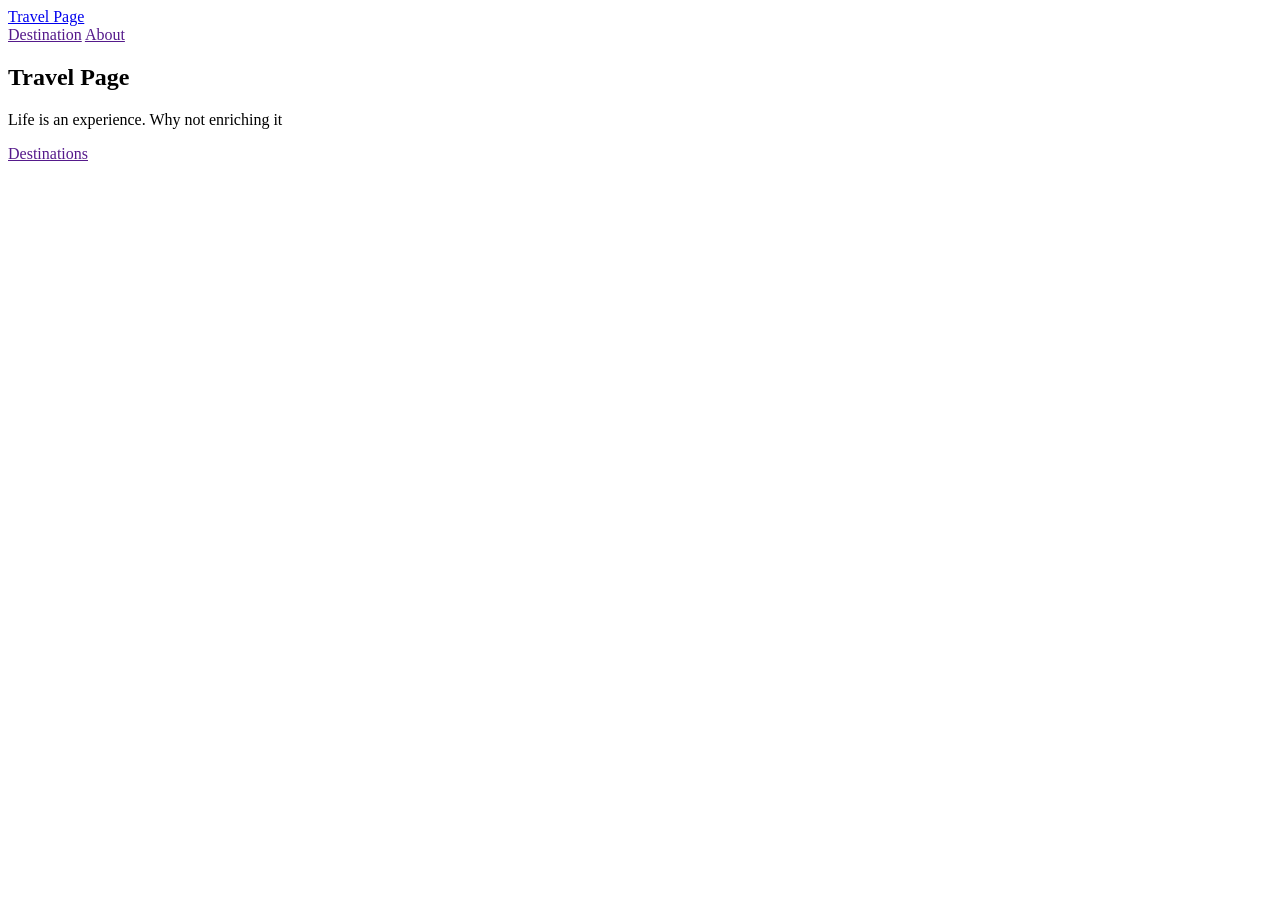
==== index.html @ 02eedfd5 "initialization of main-page" ====
<!DOCTYPE html>
<html lang="en">
  <head>
    <meta charset="UTF-8" />
    <meta name="viewport" content="width=device-width, initial-scale=1.0" />
    <link rel="stylesheet" href="/styles/shared.css" />
    <title>Travel Page</title>
  </head>
  <body>
    <header>
      <a href="/index.html" class="main-title">Travel Page</a>
      <nav class="more-nav-options">
        <a href="">Destination</a>
        <a href="">About</a>
      </nav>
    </header>
    <main>
        <section id="main-content">
            <div>
                <h1>Travel Page</h1>
                <p>Life is an experience. Why not enriching it </p>
                <a href="" class="main-button">Destinations</a>
            </div>
        </section>
        <section id="some-destinations">

        </section>
        <footer class="">

        </footer>
    </main>
  </body>
</html>
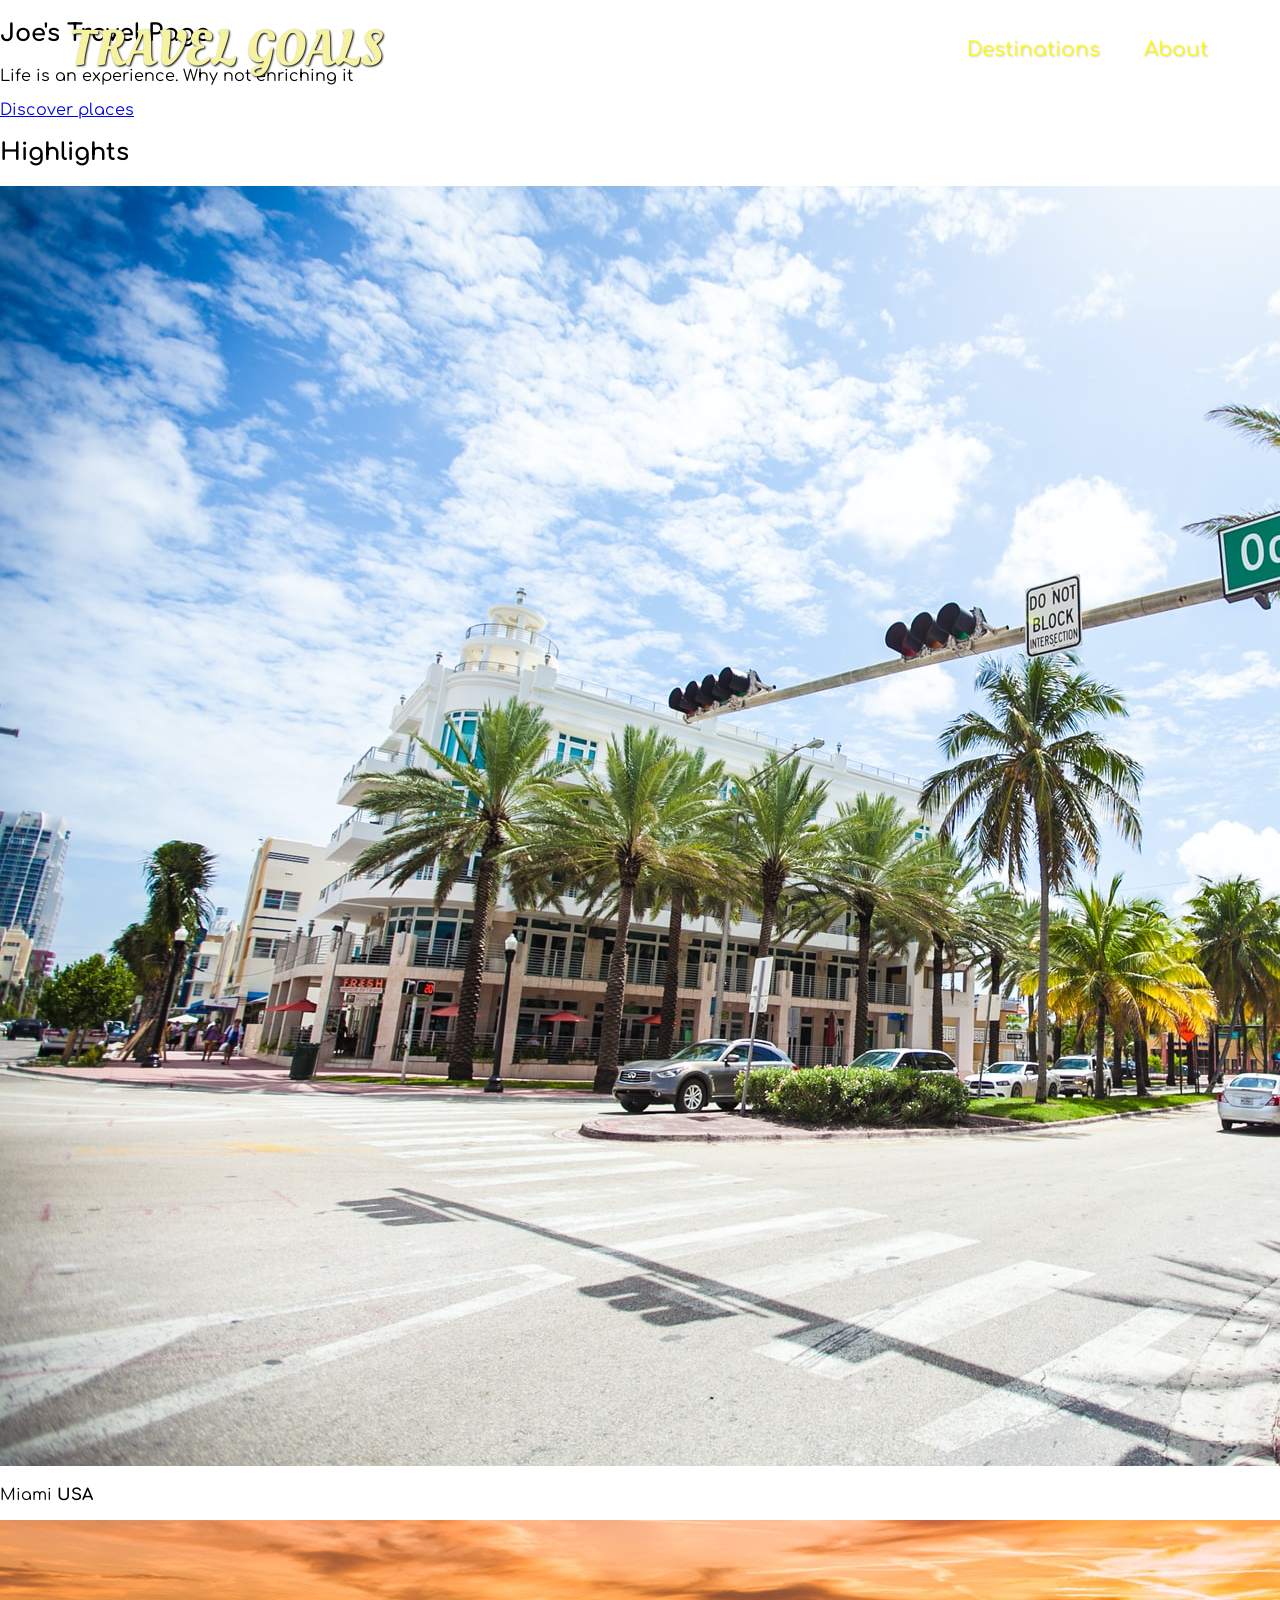
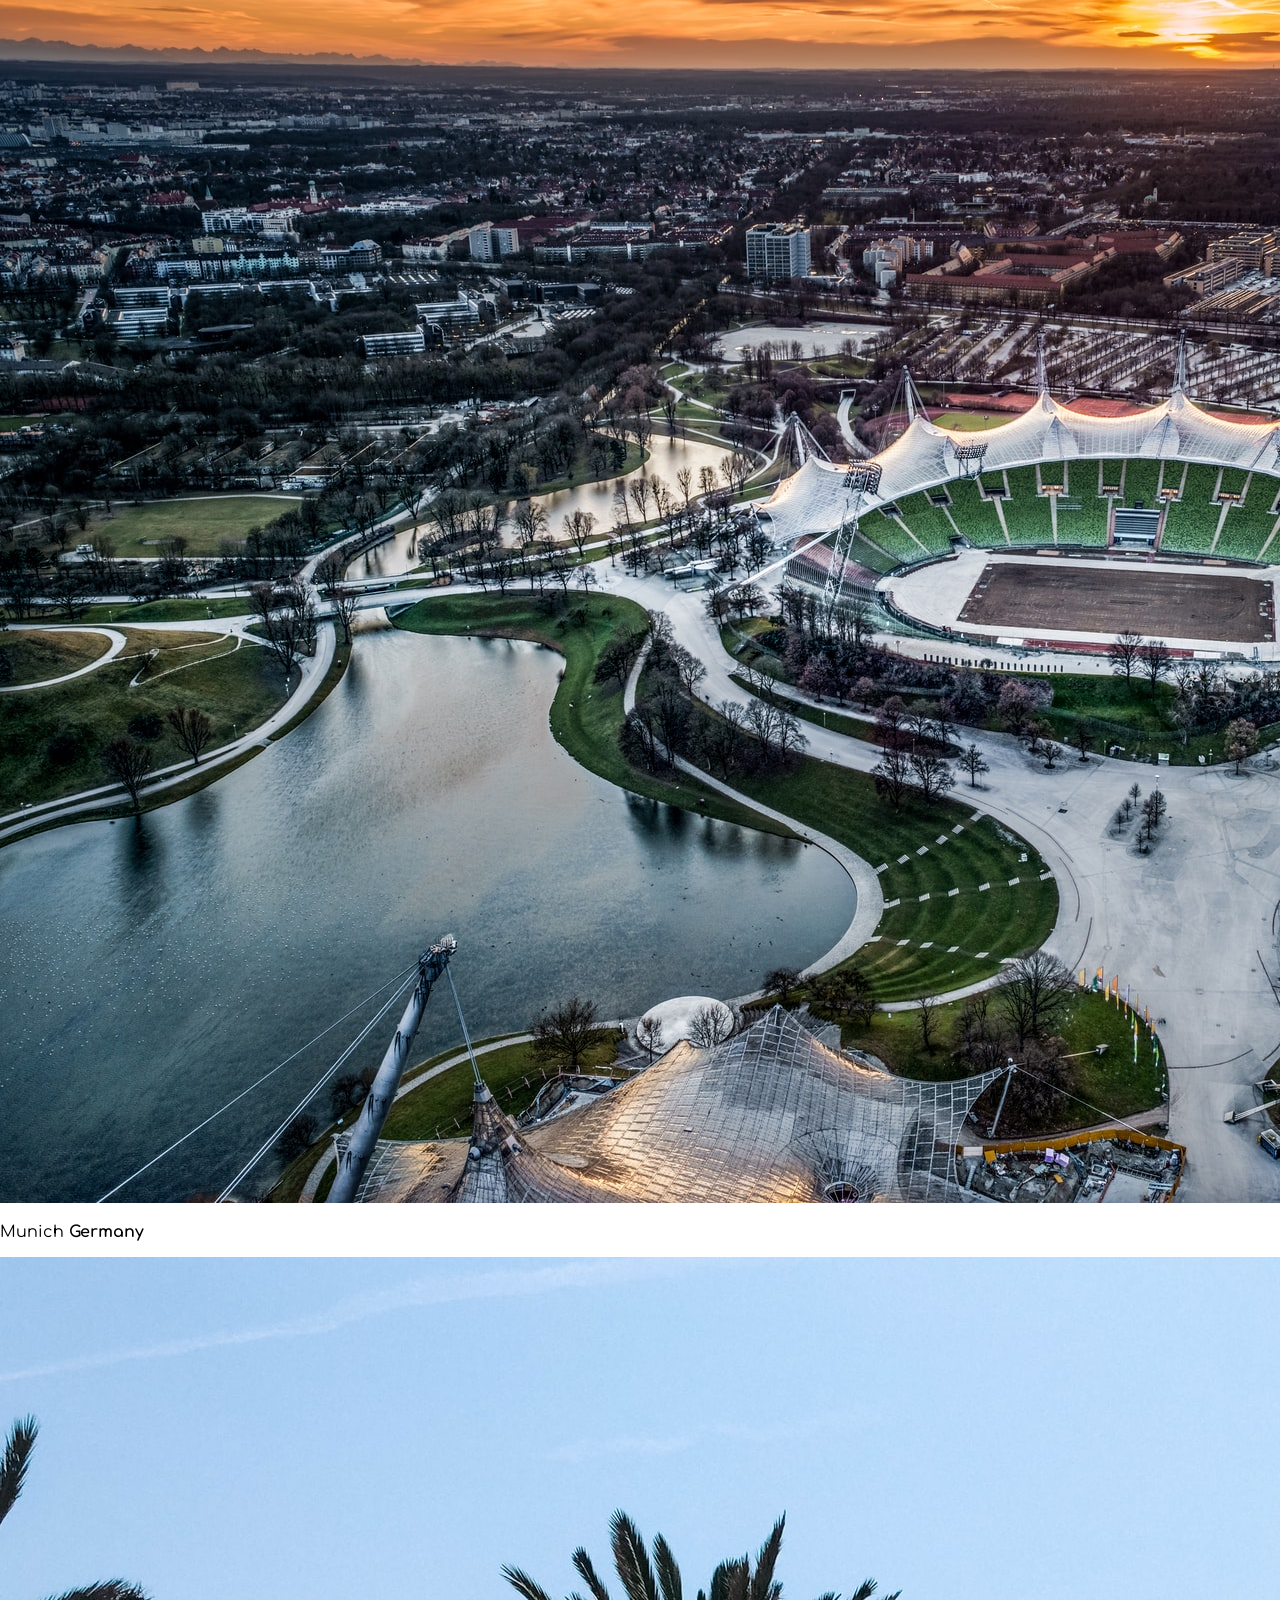
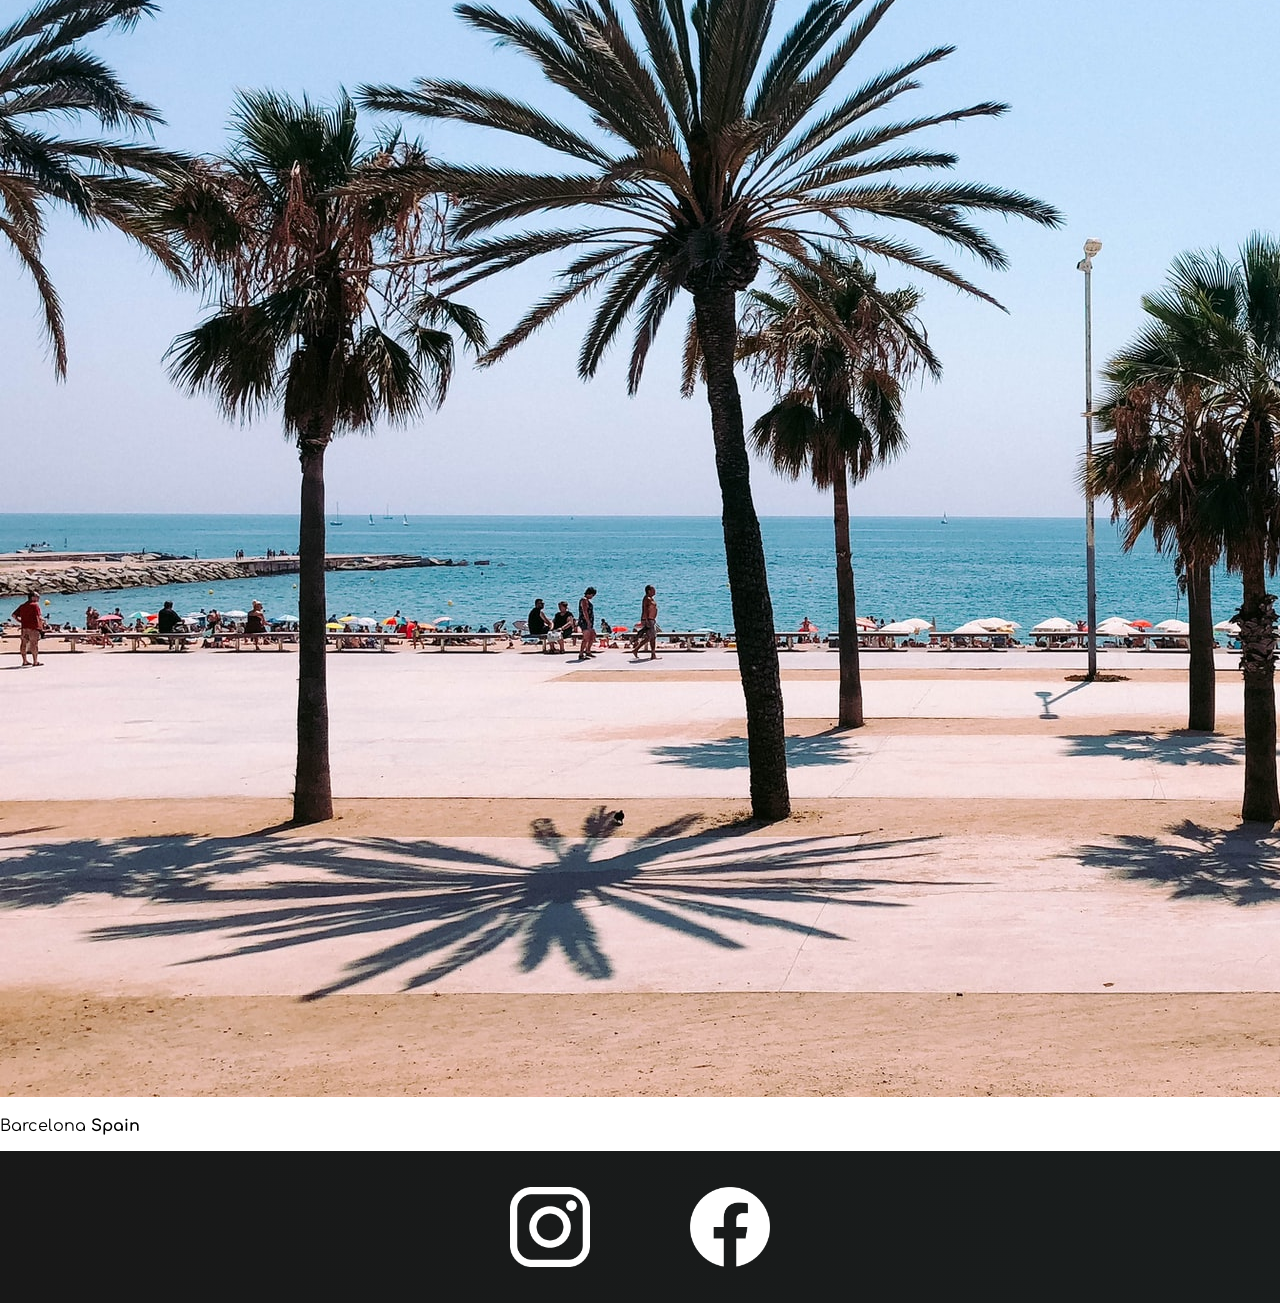
==== commit adf25818: "deleted unnecesary lines" ====
--- a/index.html
+++ b/index.html
@@ -3,31 +3,79 @@
   <head>
     <meta charset="UTF-8" />
     <meta name="viewport" content="width=device-width, initial-scale=1.0" />
+    <link rel="preconnect" href="https://fonts.googleapis.com" />
+    <link rel="preconnect" href="https://fonts.gstatic.com" crossorigin />
+    <link
+      href="https://fonts.googleapis.com/css2?family=Comfortaa:wght@300..700&display=swap"
+      rel="stylesheet"
+    />
+    <link
+      href="https://fonts.googleapis.com/css2?family=Raleway:wght@700&family=Oleo+Script:wght@700&family=Quicksand:wght@300;500;700&display=swap"
+      rel="stylesheet"
+    />
     <link rel="stylesheet" href="/styles/shared.css" />
+    <link rel="stylesheet" href="/styles/styles.css" />
     <title>Travel Page</title>
   </head>
   <body>
     <header>
-      <a href="/index.html" class="main-title">Travel Page</a>
-      <nav class="more-nav-options">
-        <a href="">Destination</a>
-        <a href="">About</a>
+      <div id="page-logo">
+        <a href="/index.html">Travel Goals</a>
+      </div>
+      <nav>
+        <ul>
+          <li><a href="/places.html">Destinations</a></li>
+          <li><a href="/about.html">About</a></li>
+          <!--Add an About page -->
+        </ul>
       </nav>
     </header>
     <main>
-        <section id="main-content">
-            <div>
-                <h1>Travel Page</h1>
-                <p>Life is an experience. Why not enriching it </p>
-                <a href="" class="main-button">Destinations</a>
-            </div>
-        </section>
-        <section id="some-destinations">
-
-        </section>
-        <footer class="">
-
-        </footer>
+      <section id="hero">
+        <!-- Hero-Image : is an image which captures all the attention -->
+        <div id="hero-content">
+          <h1>Joe's Travel Page</h1>
+          <p>Life is an experience. Why not enriching it</p>
+          <a href="/places.html">Discover places</a>
+        </div>
+      </section>
+      <section id="highlights">
+        <h2>Highlights</h2>
+        <ul id="destinations">
+          <li class="destination">
+            <img src="/img/places/miami.jpg" alt="Miami streets on sunny day" />
+            <p>Miami <strong>USA</strong></p>
+          </li>
+          <li class="destination">
+            <img
+              src="/img/places/munich.jpg"
+              alt="Munich football stadium in winter"
+            />
+            <p>Munich <strong>Germany</strong></p>
+          </li>
+          <li class="destination">
+            <img
+              src="/img/places/barcelona.jpg"
+              alt="Palm beach in Barcelona"
+            />
+            <p>Barcelona <strong>Spain</strong></p>
+          </li>
+        </ul>
+      </section>
     </main>
+    <footer>
+      <ul>
+        <li>
+          <a href="https://www.instagram.com/">
+            <img src="/img/icons/insta.png" alt="instagram-logo"
+          /></a>
+        </li>
+        <li>
+          <a href="https://www.facebook.com/">
+            <img src="/img/icons/facebook.png" alt="facebook" />
+          </a>
+        </li>
+      </ul>
+    </footer>
   </body>
 </html>
--- a/styles/shared.css
+++ b/styles/shared.css
@@ -0,0 +1,77 @@
+body{
+    font-family: "Comfortaa" , sans-serif;
+    margin: 0;
+}
+
+ul {
+    list-style: none;
+    margin: 0;
+    padding: 0;
+  }
+  
+  header {
+    display: flex;
+    justify-content: space-between;
+    align-items: center;
+    padding: 15px 60px;
+    position: absolute;
+    box-sizing: border-box;
+    width: 100%;
+    top: 0;
+    left: 0;
+  }
+  
+  #page-logo a {
+    padding: 10px;
+    font-family: "Oleo Script", sans-serif;
+    color: rgb(245, 243, 160);
+    font-size: 50px;
+    text-decoration: none;
+    text-transform: uppercase; /*Made the writing all uppercase*/
+    text-shadow: 1px 1px 2px rgb(0, 0, 0);
+  }
+  
+  header ul {
+    display: flex;
+  }
+  
+  header li {
+    margin-left: 20px;
+  }
+  
+  header a {
+    color: rgb(255, 251, 0);
+    text-decoration: none;
+    font-size: 20px;
+    padding: 12px;
+    text-shadow: 1px 1px 2px rgba(0, 0, 0, 0.2);
+    border-radius: 6px;
+  }
+  
+  header nav a:hover {
+    color: rgb(77, 77, 77);
+    background-color: rgb(255, 251, 0);
+  }
+  
+  footer {
+    background: linear-gradient(70deg, rgb(24, 24, 24), rgb(25, 29, 29));
+    padding: 36px 0;
+  }
+  
+  footer ul {
+    display: flex;
+    justify-content: center;
+    /* padding: 40px; */
+  }
+  
+  footer li {
+    width: 80px;
+    height: 80px;
+    margin: 0px 50px;
+  }
+  
+  footer img {
+    width: 100%;
+    height: 100%;
+  }
+  
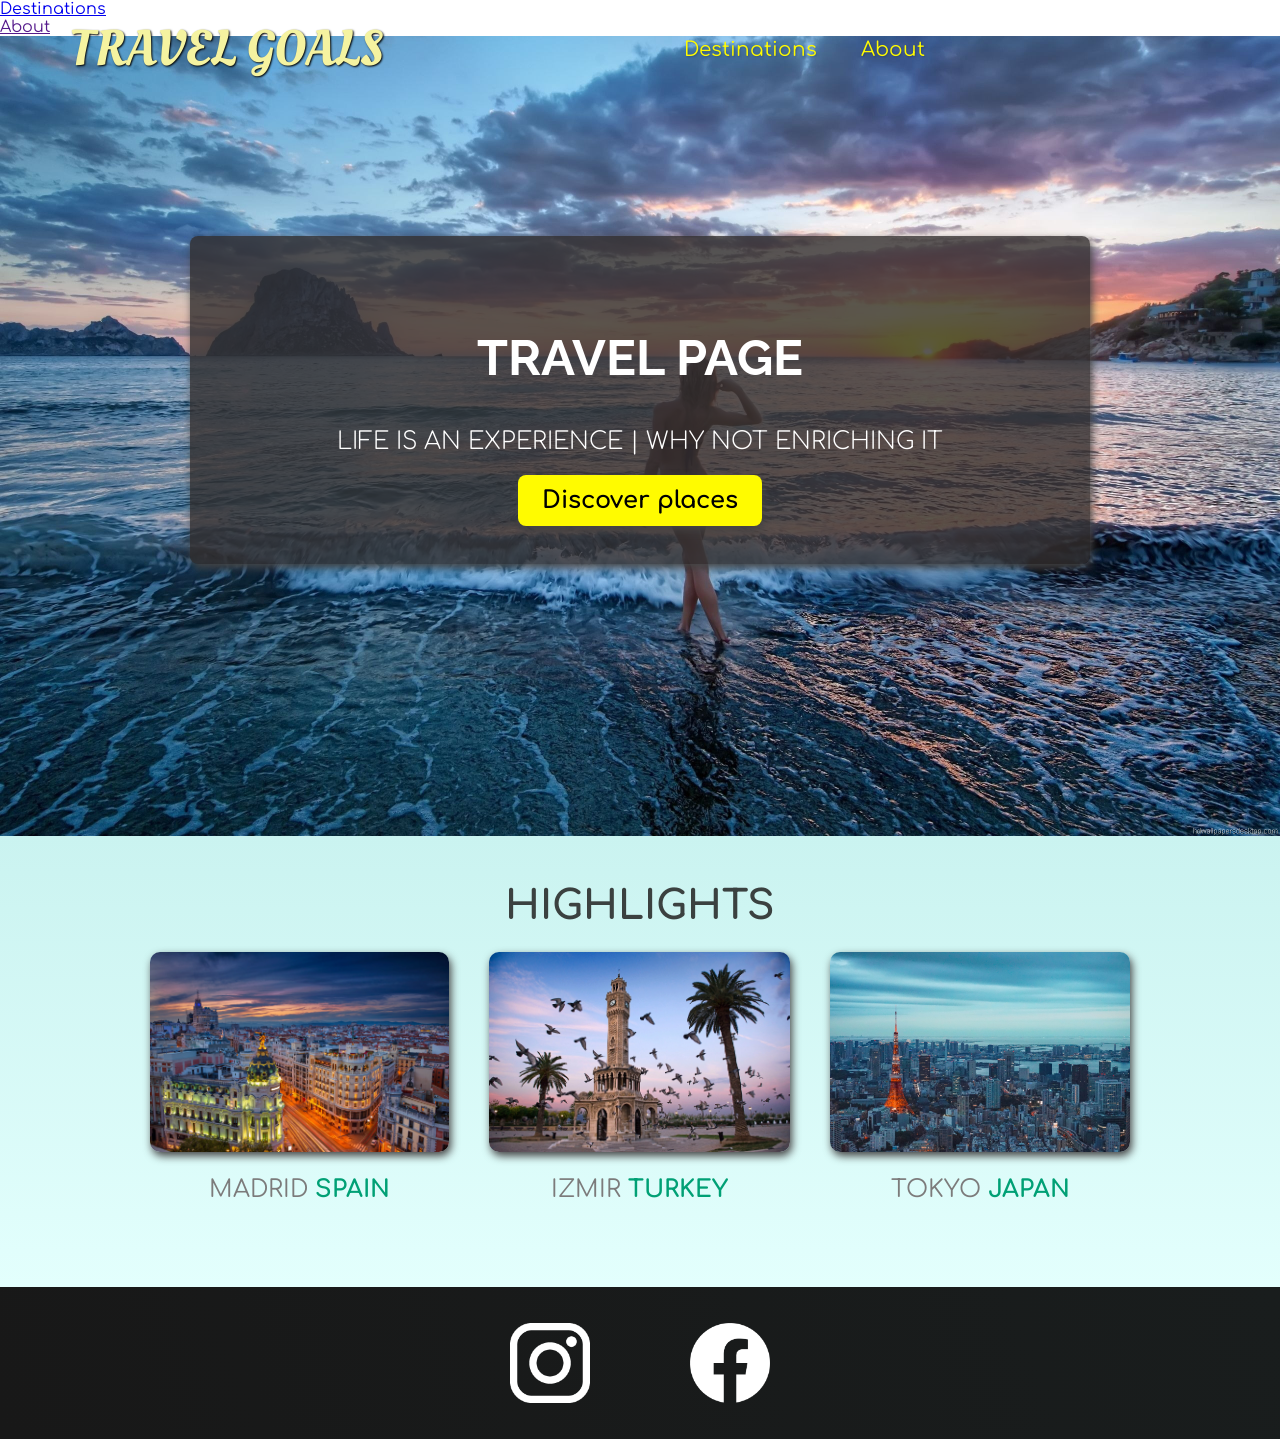
==== commit 205f04f4: "made some modifications in the content" ====
--- a/index.html
+++ b/index.html
@@ -3,6 +3,7 @@
   <head>
     <meta charset="UTF-8" />
     <meta name="viewport" content="width=device-width, initial-scale=1.0" />
+    <!-- Fonts -->
     <link rel="preconnect" href="https://fonts.googleapis.com" />
     <link rel="preconnect" href="https://fonts.gstatic.com" crossorigin />
     <link
@@ -13,8 +14,31 @@
       href="https://fonts.googleapis.com/css2?family=Raleway:wght@700&family=Oleo+Script:wght@700&family=Quicksand:wght@300;500;700&display=swap"
       rel="stylesheet"
     />
+    <!-- Favicon -->
+    <link
+      rel="apple-touch-icon"
+      sizes="180x180"
+      href="img/favicon/apple-touch-icon.png"
+    />
+    <link
+      rel="icon"
+      type="image/png"
+      sizes="32x32"
+      href="img/favicon/favicon-32x32.png"
+    />
+    <link
+      rel="icon"
+      type="image/png"
+      sizes="16x16"
+      href="img/favicon/favicon-16x16.png"
+    />
+    <link rel="manifest" href="img/favicon/site.webmanifest" />
+    <!--My styles-->
+    <link rel="stylesheet" href="/styles/shared-normalize.css" />
     <link rel="stylesheet" href="/styles/shared.css" />
     <link rel="stylesheet" href="/styles/styles.css" />
+    <!-- JavaScript -->
+    <script src="js/index.js" defer></script>
     <title>Travel Page</title>
   </head>
   <body>
@@ -29,13 +53,37 @@
           <!--Add an About page -->
         </ul>
       </nav>
+      <a href="#side-drawer" class="menu-btn">
+        <span></span>
+        <span></span>
+        <span></span>
+      </a>
     </header>
+    <aside id="side-drawer">
+      <header>
+        <a href="#" class="menu-btn">
+          <span></span>
+          <span></span>
+          <span></span>
+        </a>
+      </header>
+      <nav>
+        <ul>
+          <li>
+            <a href="/places.html">Destinations</a>
+          </li>
+          <li>
+            <a href="">About</a>
+          </li>
+        </ul>
+      </nav>
+    </aside>
     <main>
       <section id="hero">
         <!-- Hero-Image : is an image which captures all the attention -->
         <div id="hero-content">
-          <h1>Joe's Travel Page</h1>
-          <p>Life is an experience. Why not enriching it</p>
+          <h1>Travel Page</h1>
+          <p>Life is an experience | Why not enriching it</p>
           <a href="/places.html">Discover places</a>
         </div>
       </section>
@@ -43,22 +91,16 @@
         <h2>Highlights</h2>
         <ul id="destinations">
           <li class="destination">
-            <img src="/img/places/miami.jpg" alt="Miami streets on sunny day" />
-            <p>Miami <strong>USA</strong></p>
+            <img src="/img/places/madrid.webp" alt="Madrid views" />
+            <p>Madrid <strong>Spain</strong></p>
           </li>
           <li class="destination">
-            <img
-              src="/img/places/munich.jpg"
-              alt="Munich football stadium in winter"
-            />
-            <p>Munich <strong>Germany</strong></p>
+            <img src="/img/places/izmir.jpeg" alt="Izmir Clock Tower " />
+            <p>Izmir <strong>Turkey</strong></p>
           </li>
           <li class="destination">
-            <img
-              src="/img/places/barcelona.jpg"
-              alt="Palm beach in Barcelona"
-            />
-            <p>Barcelona <strong>Spain</strong></p>
+            <img src="/img/places/tokyo.jpg" alt="City views of Japan" />
+            <p>Tokyo <strong>Japan</strong></p>
           </li>
         </ul>
       </section>
--- a/styles/styles.css
+++ b/styles/styles.css
@@ -0,0 +1,94 @@
+#hero {
+    height: 800px;
+    background-image: url("/img/hero-images/women-on-the-middle-of-the-beach.jpg");
+    background-position: center;
+    background-size: cover; /*img will cover the entire element*/
+  }
+  
+  #hero-content {
+    width: 900px;
+    background-color: rgba(51, 47, 47, 0.8);
+    box-shadow: 2px 4px 8px rgb(68, 67, 67);
+    border-radius: 8px;
+    text-align: center;
+    padding: 50px 0;
+    margin: 0 auto;
+    position: relative;
+    top: 200px;
+  }
+  
+  #hero-content h1 {
+    color: white;
+    text-transform: uppercase;
+    font-size: 50px;
+    font-family: "Raleway", sans-serif;
+  }
+  
+  #hero-content p {
+    color: white;
+    text-transform: uppercase;
+    font-size: 24px;
+    font-weight: 300;
+    margin-bottom: 32px;
+  }
+  
+  #hero-content a {
+    text-decoration: none;
+    background-color: rgb(255, 251, 0);
+    padding: 12px 24px;
+    color: black;
+    font-size: 24px;
+    font-weight: 700; /*bold*/
+    border-radius: 8px;
+    box-shadow: 2px 4px 8px rgb(68, 67, 67);
+  }
+  
+  #hero-content a:hover {
+    background-color: rgb(255, 238, 0);
+  }
+  
+  #highlights{
+    padding: 24px;
+    background: linear-gradient(0deg,rgb(227,255,253),rgb(202, 243, 240));
+  }
+  
+  #highlights h2 {
+    text-align: center;
+    text-transform: uppercase;
+    font-size: 40px;
+    color: rgb(59, 65, 64);
+    margin: 24px 0;
+  }
+  
+  #destinations {
+    display: flex;
+    width: 90%;
+    margin: auto; /*with the auto value to center the container here.*/
+    margin-bottom: 40px;
+    justify-content: center;
+  }
+  
+  .destination {
+    margin: 0 20px;
+    text-transform: uppercase;
+  }
+  
+  .destination p {
+    text-align: center;
+    font-size: 24px;
+    color: rgb(124, 123, 123);
+    margin: 20px 0;
+  }
+  
+  .destination img {
+    height: 200px;
+    width: 100%;
+    box-shadow: 2px 4px 8px rgb(68, 67, 67);
+    border-radius: 10px;
+    object-fit: cover;
+  }
+  
+  .destination strong {
+    color: rgb(0, 160, 117);
+  }
+  
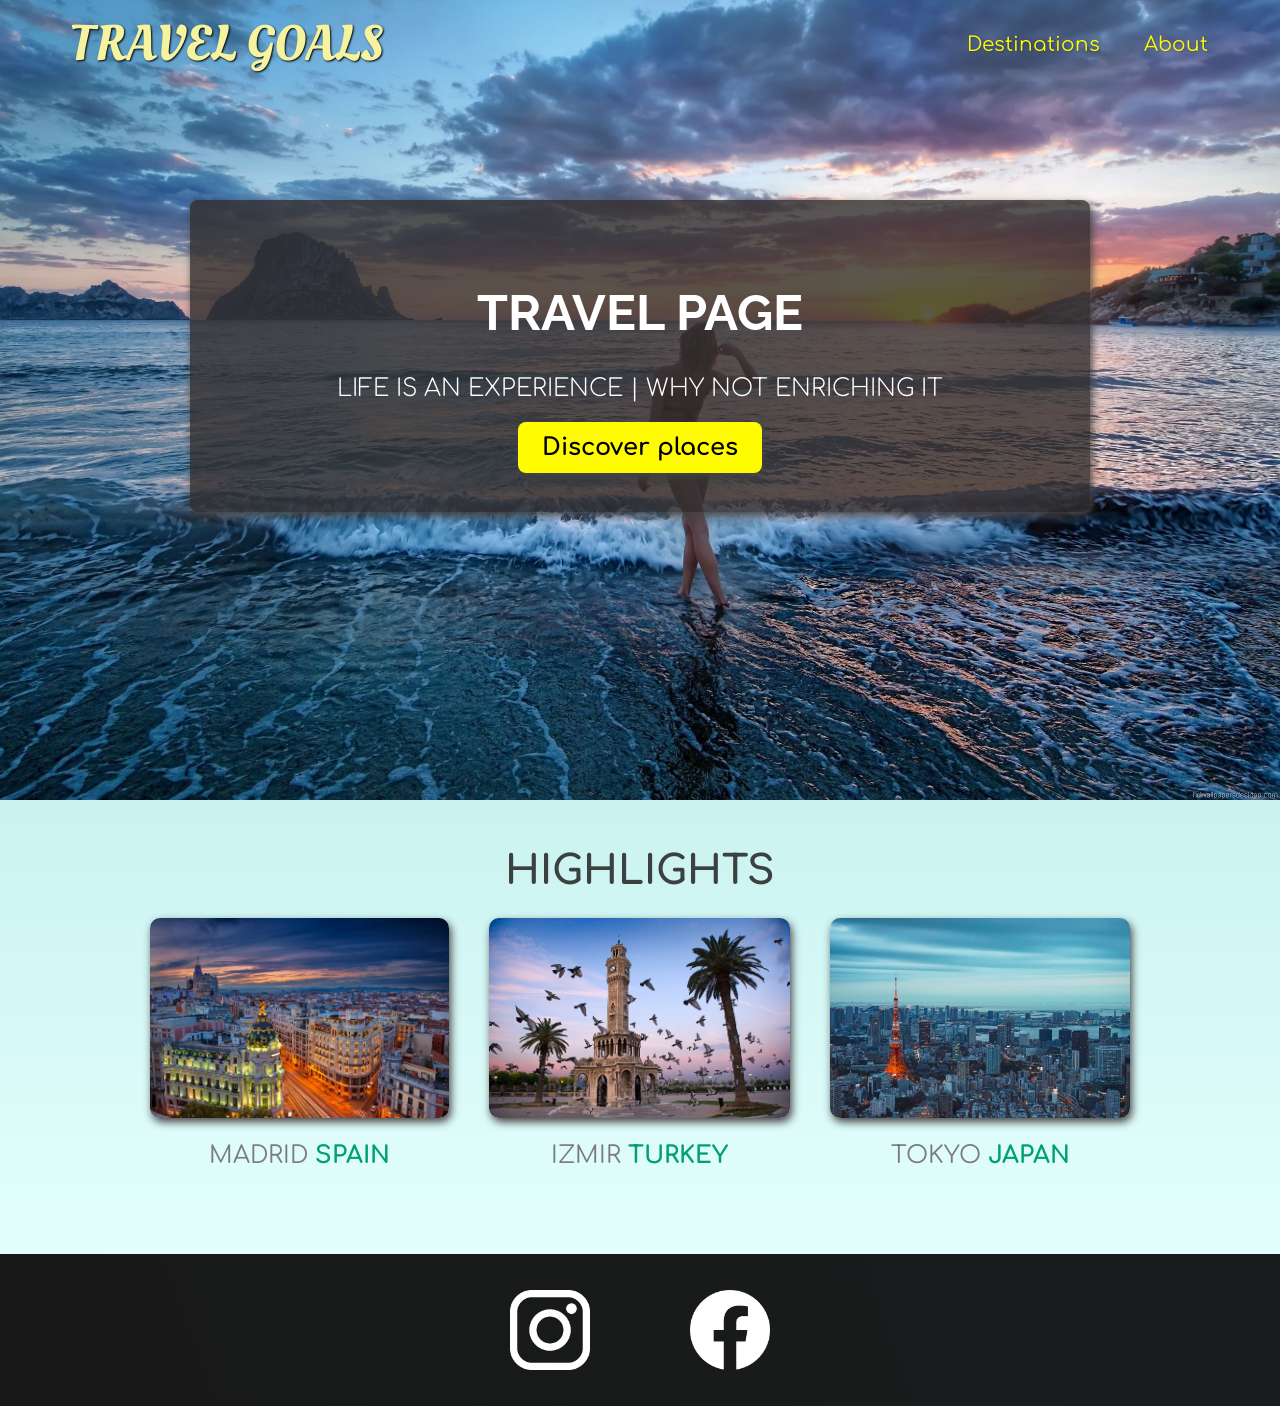
==== commit 585258a4: "modified" ====
--- a/index.html
+++ b/index.html
@@ -38,7 +38,7 @@
     <link rel="stylesheet" href="/styles/shared.css" />
     <link rel="stylesheet" href="/styles/styles.css" />
     <!-- JavaScript -->
-    <script src="js/index.js" defer></script>
+    <script src="js/shared.js" defer></script>
     <title>Travel Page</title>
   </head>
   <body>
--- a/styles/shared.css
+++ b/styles/shared.css
@@ -1,77 +1,161 @@
-body{
-    font-family: "Comfortaa" , sans-serif;
-    margin: 0;
+body {
+  font-family: "Comfortaa", sans-serif;
+  margin: 0;
 }
 
 ul {
-    list-style: none;
-    margin: 0;
-    padding: 0;
+  list-style: none;
+  margin: 0;
+  padding: 0;
+}
+
+header {
+  display: flex;
+  justify-content: space-between;
+  align-items: center;
+  padding: 1rem 3.75rem;
+  position: absolute;
+  box-sizing: border-box;
+  width: 100%;
+  top: 0;
+  left: 0;
+}
+
+#page-logo a {
+  padding: 10px;
+  font-family: "Oleo Script", sans-serif;
+  color: rgb(245, 243, 160);
+  font-size: 3.125rem;
+  text-decoration: none;
+  text-transform: uppercase; /*Made the writing all uppercase*/
+  text-shadow: 1px 1px 2px rgb(0, 0, 0);
+}
+
+header ul {
+  display: flex;
+}
+
+header li {
+  margin-left: 1.25rem;
+}
+
+header a {
+  color: rgb(255, 251, 0);
+  text-decoration: none;
+  font-size: 1.25rem;
+  padding: 0.75rem;
+  text-shadow: 1px 1px 2px rgba(0, 0, 0, 0.2);
+  border-radius: 6px;
+}
+
+header nav a:hover {
+  color: rgb(77, 77, 77);
+  background-color: rgb(255, 251, 0);
+}
+
+.menu-btn {
+  width: 3rem;
+  height: 3rem;
+  display: flex;
+  flex-direction: column;
+  justify-content: space-around;
+  display: none;
+}
+
+.menu-btn span {
+  display: block;
+  width: 100%;
+  height: 3px;
+  background-color: rgb(255, 251, 0);
+}
+
+/*----------------Side-Drawer-----------------*/
+#side-drawer {
+  width: 100%;
+  height: 100%;
+  background-color: rgb(29, 26, 27);
+  position: fixed;
+  top: 0;
+  left: 0;
+  display: none;
+}
+
+#side-drawer:target {
+  display: block;
+}
+
+#side-drawer header {
+  height: 5rem;
+  display: flex;
+  align-items: center;
+  justify-content: flex-end;
+  padding: 0 5%;
+}
+
+#side-drawer ul {
+  list-style: none;
+  display: flex;
+  margin: 0;
+  padding: 4rem;
+  flex-direction: column;
+  /* justify-content: center; */ /*Boylam için*/
+  align-items: center; /*Enlem için*/
+}
+
+#side-drawer a {
+  color: rgb(253, 239, 213);
+}
+
+#side-drawer li {
+  margin: 1rem;
+}
+
+/*-----------------FOOTER---------------*/
+footer {
+  background: linear-gradient(70deg, rgb(24, 24, 24), rgb(25, 29, 29));
+  padding: 2.25rem 0;
+}
+
+footer ul {
+  display: flex;
+  justify-content: center;
+  /* padding: 40px; */
+}
+
+footer li {
+  width: 5rem;
+  height: 5rem;
+  margin: 0px 3.125rem;
+}
+
+footer img {
+  width: 100%;
+  height: 100%;
+}
+/*------------OTHERS-----------------*/
+p a {
+  text-decoration: none;
+  color: rgb(42, 7, 146);
+  font-weight: bold;
+}
+
+p a:hover {
+  text-decoration: underline;
+}
+/*----------Media-Queries------------*/
+
+@media (max-width: 48.5rem) {
+  /*768px*/
+  header {
+    padding: 1rem 2rem;
+    flex-wrap: nowrap;
   }
-  
-  header {
-    display: flex;
-    justify-content: space-between;
-    align-items: center;
-    padding: 15px 60px;
-    position: absolute;
-    box-sizing: border-box;
-    width: 100%;
-    top: 0;
-    left: 0;
+
+  header nav {
+    display: none;
   }
-  
-  #page-logo a {
-    padding: 10px;
-    font-family: "Oleo Script", sans-serif;
-    color: rgb(245, 243, 160);
-    font-size: 50px;
-    text-decoration: none;
-    text-transform: uppercase; /*Made the writing all uppercase*/
-    text-shadow: 1px 1px 2px rgb(0, 0, 0);
-  }
-  
-  header ul {
+
+  .menu-btn {
     display: flex;
   }
-  
-  header li {
-    margin-left: 20px;
-  }
-  
-  header a {
-    color: rgb(255, 251, 0);
-    text-decoration: none;
-    font-size: 20px;
-    padding: 12px;
-    text-shadow: 1px 1px 2px rgba(0, 0, 0, 0.2);
-    border-radius: 6px;
-  }
-  
-  header nav a:hover {
-    color: rgb(77, 77, 77);
-    background-color: rgb(255, 251, 0);
-  }
-  
-  footer {
-    background: linear-gradient(70deg, rgb(24, 24, 24), rgb(25, 29, 29));
-    padding: 36px 0;
-  }
-  
-  footer ul {
-    display: flex;
-    justify-content: center;
-    /* padding: 40px; */
-  }
-  
-  footer li {
-    width: 80px;
-    height: 80px;
-    margin: 0px 50px;
-  }
-  
-  footer img {
-    width: 100%;
-    height: 100%;
-  }
-  +}
--- a/styles/styles.css
+++ b/styles/styles.css
@@ -1,94 +1,124 @@
 #hero {
-    height: 800px;
-    background-image: url("/img/hero-images/women-on-the-middle-of-the-beach.jpg");
-    background-position: center;
-    background-size: cover; /*img will cover the entire element*/
+  height: 50rem;
+  background-image: url("/img/hero-images/women-on-the-middle-of-the-beach.jpg");
+  background-position: center;
+  background-size: cover; /*img will cover the entire element*/
+}
+
+#hero-content {
+  width: 56.25rem;
+  background-color: rgba(51, 47, 47, 0.8);
+  box-shadow: 2px 4px 8px rgb(68, 67, 67);
+  border-radius: 8px;
+  text-align: center;
+  padding: 3.125rem 0;
+  margin: 0 auto;
+  position: relative;
+  top: 12.5rem;
+}
+
+.hero-content-display-none {
+  /*JAVASCRIPT is used*/
+  display: none;
+}
+
+#hero-content h1 {
+  color: white;
+  text-transform: uppercase;
+  font-size: 3.125rem;
+  font-family: "Raleway", sans-serif;
+}
+
+#hero-content p {
+  color: white;
+  text-transform: uppercase;
+  font-size: 1.5rem;
+  font-weight: 300;
+  margin-bottom: 2rem;
+}
+
+#hero-content a {
+  text-decoration: none;
+  background-color: rgb(255, 251, 0);
+  padding: 0.75rem 1.5rem;
+  color: black;
+  font-size: 1.5rem;
+  font-weight: 700; /*bold*/
+  border-radius: 8px;
+  box-shadow: 2px 4px 8px rgb(68, 67, 67);
+}
+
+#hero-content a:hover {
+  background-color: rgb(255, 238, 0);
+}
+
+#highlights {
+  padding: 1.5rem;
+  background: linear-gradient(0deg, rgb(227, 255, 253), rgb(202, 243, 240));
+}
+
+#highlights h2 {
+  text-align: center;
+  text-transform: uppercase;
+  font-size: 2.5rem;
+  color: rgb(59, 65, 64);
+  margin: 1.5rem 0;
+}
+
+#destinations {
+  display: flex;
+  width: 90%;
+  margin: auto; /*with the auto value to center the container here.*/
+  margin-bottom: 2.5rem;
+  justify-content: center;
+}
+
+.destination {
+  margin: 0 1.25rem;
+  text-transform: uppercase;
+}
+
+.destination p {
+  text-align: center;
+  font-size: 1.5rem;
+  color: rgb(124, 123, 123);
+  margin: 1.25rem 0;
+}
+
+.destination img {
+  height: 12.5rem;
+  width: 100%;
+  box-shadow: 2px 4px 8px rgb(68, 67, 67);
+  border-radius: 10px;
+  object-fit: cover;
+}
+
+.destination strong {
+  color: rgb(0, 160, 117);
+}
+
+/*----------Media-Queries------------*/
+
+@media (max-width: 48.5rem) {
+  /*768px*/
+
+  #hero-content {
+    width: 90%;
   }
-  
-  #hero-content {
-    width: 900px;
-    background-color: rgba(51, 47, 47, 0.8);
-    box-shadow: 2px 4px 8px rgb(68, 67, 67);
-    border-radius: 8px;
-    text-align: center;
-    padding: 50px 0;
-    margin: 0 auto;
-    position: relative;
-    top: 200px;
+
+  #hero-content h1 {
+    font-size: 2.5rem;
   }
-  
-  #hero-content h1 {
-    color: white;
-    text-transform: uppercase;
-    font-size: 50px;
-    font-family: "Raleway", sans-serif;
+
+  #hero-content p {
+    font-size: 1.25rem;
   }
-  
-  #hero-content p {
-    color: white;
-    text-transform: uppercase;
-    font-size: 24px;
-    font-weight: 300;
-    margin-bottom: 32px;
+
+  #hero-content a {
+    font-size: 1rem;
   }
-  
-  #hero-content a {
-    text-decoration: none;
-    background-color: rgb(255, 251, 0);
-    padding: 12px 24px;
-    color: black;
-    font-size: 24px;
-    font-weight: 700; /*bold*/
-    border-radius: 8px;
-    box-shadow: 2px 4px 8px rgb(68, 67, 67);
+
+  .destination {
+    margin: 0 0.4rem;
   }
-  
-  #hero-content a:hover {
-    background-color: rgb(255, 238, 0);
-  }
-  
-  #highlights{
-    padding: 24px;
-    background: linear-gradient(0deg,rgb(227,255,253),rgb(202, 243, 240));
-  }
-  
-  #highlights h2 {
-    text-align: center;
-    text-transform: uppercase;
-    font-size: 40px;
-    color: rgb(59, 65, 64);
-    margin: 24px 0;
-  }
-  
-  #destinations {
-    display: flex;
-    width: 90%;
-    margin: auto; /*with the auto value to center the container here.*/
-    margin-bottom: 40px;
-    justify-content: center;
-  }
-  
-  .destination {
-    margin: 0 20px;
-    text-transform: uppercase;
-  }
-  
-  .destination p {
-    text-align: center;
-    font-size: 24px;
-    color: rgb(124, 123, 123);
-    margin: 20px 0;
-  }
-  
-  .destination img {
-    height: 200px;
-    width: 100%;
-    box-shadow: 2px 4px 8px rgb(68, 67, 67);
-    border-radius: 10px;
-    object-fit: cover;
-  }
-  
-  .destination strong {
-    color: rgb(0, 160, 117);
-  }
-  +}
